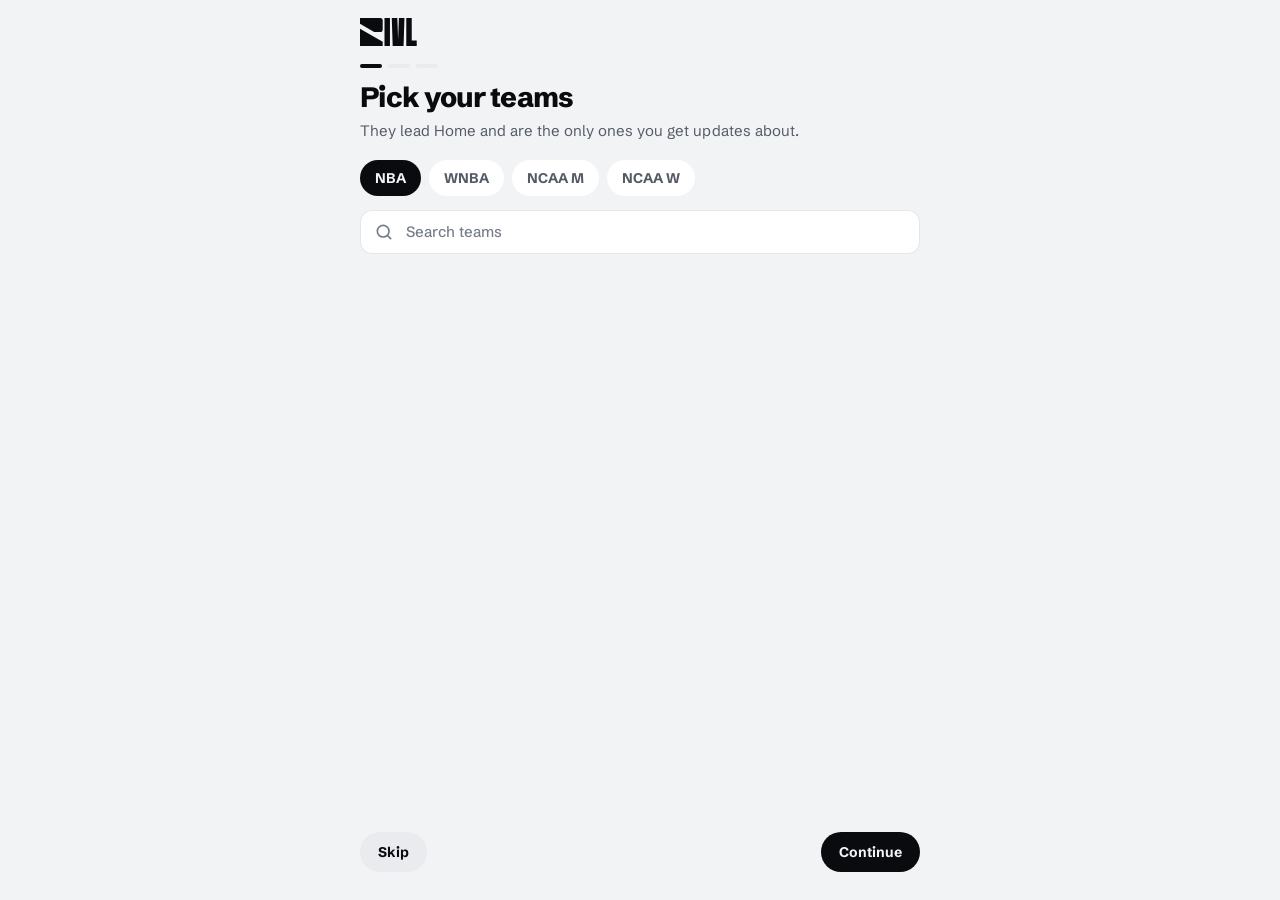
==== v5/index.html @ b8109f4d "v5: fixes from the first real walk-through, plus first-run setup and polish Bugs: headshot discs wer" ====
<!doctype html>
<html lang="en">
<head>
<meta charset="utf-8">
<meta name="viewport" content="width=device-width,initial-scale=1,maximum-scale=1,user-scalable=no,viewport-fit=cover">
<title>RIVL</title>
<meta name="description" content="RIVL: basketball, one screen. NBA, WNBA and college basketball with live scores, standings, players and your teams first.">
<meta name="theme-color" content="#000000">
<meta name="color-scheme" content="dark light">
<link rel="icon" href="img/mark.svg" type="image/svg+xml">
<link rel="apple-touch-icon" href="img/apple-touch-icon.png">
<link rel="manifest" href="manifest.webmanifest">
<meta name="apple-mobile-web-app-capable" content="yes">
<meta name="mobile-web-app-capable" content="yes">
<meta name="apple-mobile-web-app-status-bar-style" content="black">
<meta name="apple-mobile-web-app-title" content="RIVL">
<meta name="application-name" content="RIVL">
<link rel="preconnect" href="https://fonts.googleapis.com">
<link rel="preconnect" href="https://fonts.gstatic.com" crossorigin>
<link rel="preconnect" href="https://site.api.espn.com" crossorigin>
<link rel="preconnect" href="https://a.espncdn.com" crossorigin>
<link href="https://fonts.googleapis.com/css2?family=Schibsted+Grotesk:wght@400;500;700;800;900&family=Big+Shoulders+Display:wght@700;800&display=swap" rel="stylesheet">
<link rel="stylesheet" href="app.css?v=6">
</head>
<body>
<a class="skip" href="#main">Skip to content</a>
<div class="app">
  <header class="top" id="top">
    <a class="lockup" href="#home" aria-label="RIVL home">
      <svg viewBox="0 0 250 123.41" fill="currentColor" aria-hidden="true"><path d="M0 0H88.8A11.2 11.2 0 0 1 100 11.2V50.5A11.2 11.2 0 0 1 88.8 61.7H62.3L0 25.61ZM0 47.02L100 104.96V123.41H0ZM108 0H132V123.41H108ZM140 0H164.5L168.0 96L171.5 0H196L192 123.41H144ZM204 0H228V99.41H250V123.41H204Z"/></svg>
    </a>
    <div class="sp">
      <span class="fresh" id="fresh" role="status" aria-live="polite" title="Data freshness"><span class="fresh-dot"></span></span>
      <a class="ib" href="#search" aria-label="Search"><svg viewBox="0 0 24 24" fill="none" stroke="currentColor" stroke-width="2" stroke-linecap="round"><circle cx="11" cy="11" r="7"/><path d="m20 20-3.8-3.8"/></svg></a>
      <button class="ib" id="bell" data-act="updates" aria-label="Updates for my teams"><svg viewBox="0 0 24 24" fill="none" stroke="currentColor" stroke-width="2" stroke-linecap="round" stroke-linejoin="round"><path d="M6 16.5V11a6 6 0 0 1 12 0v5.5l1.5 1.5h-15z"/><path d="M10 21h4"/></svg></button>
    </div>
  </header>
  <nav class="pills" id="pills" aria-label="Leagues"></nav>
  <main id="main" tabindex="-1"></main>
  <footer class="foot">
    <p>RIVL is a personal fan project. Scores, stats, injuries and news come live from ESPN's public feeds; names and logos belong to the leagues and their teams. Forecasts are RIVL's own estimates and not betting advice. All times Central.</p>
  </footer>
</div>
<nav class="tabs" id="tabs" aria-label="Main">
  <a class="tab" data-tab="home" href="#home"><svg class="o" viewBox="0 0 24 24" fill="none" stroke="currentColor" stroke-width="1.9" stroke-linejoin="round"><path d="M3 10.5 12 3l9 7.5"/><path d="M5.5 9.5V21h13V9.5"/></svg><svg class="f" viewBox="0 0 24 24" fill="currentColor"><path d="M12 2.6 2.5 10.4V21h6.7v-6h5.6v6h6.7V10.4z"/></svg><span>Home</span></a>
  <a class="tab" data-tab="scores" href="#scores"><svg class="o" viewBox="0 0 24 24" fill="none" stroke="currentColor" stroke-width="1.9" stroke-linejoin="round"><rect x="3" y="5" width="18" height="14" rx="2.5"/><path d="M12 5v14M3 12h18"/></svg><svg class="f" viewBox="0 0 24 24" fill="currentColor"><path d="M5.5 4h13A2.5 2.5 0 0 1 21 6.5v4.5h-8V4zM11 4v7H3V6.5A2.5 2.5 0 0 1 5.5 4zM3 13h8v7H5.5A2.5 2.5 0 0 1 3 17.5zM13 13h8v4.5a2.5 2.5 0 0 1-2.5 2.5H13z"/></svg><span>Scores</span></a>
  <a class="tab" data-tab="standings" href="#standings"><svg class="o" viewBox="0 0 24 24" fill="none" stroke="currentColor" stroke-width="1.9" stroke-linecap="round"><path d="M4 20v-7M10 20V5M16 20v-9M22 20H2"/></svg><svg class="f" viewBox="0 0 24 24" fill="currentColor"><path d="M2.5 13h3v7h-3zM8.5 4h3v16h-3zM14.5 10h3v10h-3zM2 20.5h18v1.6H2z"/></svg><span>Standings</span></a>
  <a class="tab" data-tab="teams" href="#teams"><svg class="o" viewBox="0 0 24 24" fill="none" stroke="currentColor" stroke-width="1.9" stroke-linejoin="round"><path d="M12 3 4 7v5c0 4.6 3.4 8 8 9.5 4.6-1.5 8-4.9 8-9.5V7z"/></svg><svg class="f" viewBox="0 0 24 24" fill="currentColor"><path d="M12 2.4 3.2 6.8v5.3c0 5 3.6 8.7 8.8 10.4 5.2-1.7 8.8-5.4 8.8-10.4V6.8z"/></svg><span>Teams</span></a>
  <a class="tab" data-tab="players" href="#players"><svg class="o" viewBox="0 0 24 24" fill="none" stroke="currentColor" stroke-width="1.9" stroke-linecap="round"><circle cx="12" cy="8" r="3.8"/><path d="M4.5 20c0-3.8 3.3-6 7.5-6s7.5 2.2 7.5 6"/></svg><svg class="f" viewBox="0 0 24 24" fill="currentColor"><circle cx="12" cy="8" r="4.2"/><path d="M4 20.5c0-4.2 3.5-6.6 8-6.6s8 2.4 8 6.6z"/></svg><span>Players</span></a>
</nav>
<div class="toast" id="toast" role="status" aria-live="polite"></div>
<div class="panel" id="panel" hidden role="dialog"><div class="panel-in"></div></div>
<div class="sheet" id="sheet" hidden role="dialog" aria-label="Video">
  <div class="sheet-in">
    <button class="ib close" data-act="close" aria-label="Close"><svg viewBox="0 0 24 24" fill="none" stroke="currentColor" stroke-width="2.2" stroke-linecap="round"><path d="M6 6l12 12M18 6 6 18"/></svg></button>
    <video controls playsinline preload="metadata"></video>
    <div class="fallback" hidden><b>This clip won't play here.</b><span>ESPN's video servers refused the request, so the link opens it on ESPN instead.</span></div>
    <h3></h3><p></p>
    <a class="btn ghost" id="sheetOut" href="#" target="_blank" rel="noopener">Open on ESPN</a>
  </div>
</div>

<script src="config.js?v=6"></script>
<script src="../js/core.js?v=6"></script>
<script src="views.js?v=6"></script>
<script src="screens.js?v=6"></script>
<script src="app.js?v=6"></script>
</body>
</html>
---- v5/app.css ----
/* RIVL v5
   The chrome is monochrome on a true-black ground; colour arrives with a team. Schibsted Grotesk for everything
   that reads, Big Shoulders Display for the numbers meant to be read across a room; the wordmark is vector.
   One column, phone first. Game cards are the only "card" (a ticket); lists sit flat on the ground with
   hairlines. Nav at both ends: league pills on top, a five-tab bar at the bottom on every screen. */
:root{
  --bg:#000000; --surf:#131417; --surf-2:#1C1E22; --surf-3:#272A30;
  --line:rgba(255,255,255,.10); --line-2:rgba(255,255,255,.18);
  --ink:#FFFFFF; --ink-2:#B4B9C3; --ink-3:#8A909C;
  --live:#FF2D37; --win:#3DDC84; --loss:#FF5A5F; --warn:#FFD57A;
  --ui:"Schibsted Grotesk","Helvetica Neue",Arial,sans-serif;
  --num:"Big Shoulders Display","Arial Narrow",sans-serif;
  --gut:max(16px,env(safe-area-inset-left,0px)); --gut-r:max(16px,env(safe-area-inset-right,0px));
  --tabs:64px;
  color-scheme:dark;
}
@media (prefers-color-scheme:light){ :root:not([data-theme="dark"]){
  --bg:#F2F3F5; --surf:#FFFFFF; --surf-2:#F6F7F9; --surf-3:#E9EBEF;
  --line:rgba(10,11,14,.10); --line-2:rgba(10,11,14,.18);
  --ink:#0A0B0E; --ink-2:#545B66; --ink-3:#767D89;
  --live:#E0141E; --win:#117A3E; --loss:#C8262B; --warn:#7A4E00;
  color-scheme:light;
}}
:root[data-theme="light"]{
  --bg:#F2F3F5; --surf:#FFFFFF; --surf-2:#F6F7F9; --surf-3:#E9EBEF;
  --line:rgba(10,11,14,.10); --line-2:rgba(10,11,14,.18);
  --ink:#0A0B0E; --ink-2:#545B66; --ink-3:#767D89;
  --live:#E0141E; --win:#117A3E; --loss:#C8262B; --warn:#7A4E00;
  color-scheme:light;
}
*{box-sizing:border-box}
html{-webkit-text-size-adjust:100%;background:var(--bg)}
body{margin:0;background:var(--bg);color:var(--ink);font:400 15px/1.45 var(--ui);-webkit-font-smoothing:antialiased;min-height:100vh}
body::before{content:"";position:fixed;inset:0 0 auto;height:env(safe-area-inset-top,0px);z-index:40;background:var(--bg)}
button{font:inherit;color:inherit;background:none;border:0;padding:0;cursor:pointer}
a{color:inherit}
img{max-width:100%}
h1,h2,h3{margin:0;font-weight:800;letter-spacing:-.02em}
svg{display:block}
:focus-visible{outline:2px solid var(--ink);outline-offset:2px;border-radius:6px}
main:focus,main:focus-visible{outline:none}
.skip{position:absolute;left:-9999px;top:8px;z-index:100;background:var(--ink);color:var(--bg);padding:8px 12px;font-weight:700;border-radius:6px}
.skip:focus{left:16px}
[hidden]{display:none!important}
table,.num{font-variant-numeric:tabular-nums}
*{scrollbar-color:var(--surf-3) transparent;scrollbar-width:thin}

/* ---- shell ---- */
.app{max-width:640px;margin:0 auto;padding-top:env(safe-area-inset-top,0px);padding-bottom:calc(var(--tabs) + env(safe-area-inset-bottom,0px) + 16px)}
.top{display:flex;align-items:center;height:56px;padding:0 var(--gut-r) 0 var(--gut);gap:10px}
.lockup{height:30px;color:var(--ink);display:block}
.lockup svg{height:30px;width:auto}
.top .sp{margin-left:auto;display:flex;align-items:center;gap:2px}
.ib{width:44px;height:44px;display:grid;place-items:center;color:var(--ink-2);border-radius:50%;text-decoration:none}
.ib:hover{color:var(--ink)}
.ib svg{width:22px;height:22px}
.ib.on{color:var(--ink)}
.fresh{display:inline-flex;align-items:center;padding:0 8px}
.fresh-dot{width:8px;height:8px;border-radius:50%;background:var(--ink-3)}
.fresh.is-live .fresh-dot{background:var(--live);box-shadow:0 0 0 3px rgba(255,45,55,.2)}
.fresh.is-stale .fresh-dot{background:var(--warn)}
.fresh.is-err .fresh-dot{background:var(--loss)}

.pills{display:flex;gap:8px;padding:4px var(--gut-r) 14px var(--gut);overflow-x:auto;scrollbar-width:none}
.pills::-webkit-scrollbar{display:none}
.pill{flex:none;height:36px;padding:0 15px;border-radius:999px;background:var(--surf);color:var(--ink-2);
  font-weight:700;font-size:14px;display:inline-flex;align-items:center;gap:8px;white-space:nowrap;text-decoration:none}
.pill.on{background:var(--ink);color:var(--bg)}
.pill .ct{min-width:20px;height:20px;padding:0 6px;border-radius:10px;display:inline-block;text-align:center;
  font-size:12px;line-height:20px;font-weight:800;background:var(--surf-3);color:var(--ink-2)}
.pill .ct.live{background:var(--live);color:#fff}

/* ---- date strip (Scores) ---- */
.dates{display:flex;gap:6px;padding:2px var(--gut-r) 4px var(--gut);overflow-x:auto;scrollbar-width:none;scroll-snap-type:x proximity}
.dates::-webkit-scrollbar{display:none}
.day{flex:none;width:58px;padding:9px 0 8px;border-radius:12px;background:var(--surf);text-align:center;line-height:1.2;scroll-snap-align:center}
.day em{display:block;font-style:normal;font-size:11px;font-weight:700;color:var(--ink-3)}
.day b{display:block;font:800 19px/1.2 var(--num);margin-top:2px}
.day.on{background:var(--ink);color:var(--bg)}
.day.on em{color:inherit;opacity:.65}

/* ---- section headings: real headings, sentence case ---- */
.sec{display:flex;align-items:baseline;gap:12px;padding:20px var(--gut-r) 10px var(--gut)}
.sec h2{font-size:19px;line-height:1.1}
.sec h2 small{font-weight:500;font-size:14px;color:var(--ink-3);margin-left:8px;letter-spacing:0}
.sec a,.sec button{margin-left:auto;font-size:14px;font-weight:700;color:var(--ink-2);text-decoration:none;white-space:nowrap}
.sec a:hover,.sec button:hover{color:var(--ink)}
.page-h{padding:6px var(--gut-r) 4px var(--gut)}
.page-h h1{font-size:26px;line-height:1.1}
.page-h p{margin:4px 0 0;color:var(--ink-2);font-size:14px}

/* ---- logos and headshots: discs that take a team colour ---- */
.logo{flex:none;width:46px;height:46px;border-radius:50%;background:var(--surf-2);display:grid;place-items:center;overflow:hidden}
.logo img{width:72%;height:72%;object-fit:contain;display:block}
.logo.m{width:36px;height:36px}
.logo.s{width:28px;height:28px}
.logo.xl{width:64px;height:64px}
.hs{display:block;flex:none;border-radius:50%;background:var(--tc,var(--surf-3));overflow:hidden;position:relative;box-shadow:0 0 0 1px rgba(255,255,255,.06),0 4px 10px -4px rgba(0,0,0,.6)}
.hs img{width:100%;height:100%;object-fit:cover;object-position:top;display:block}
.hs::after{content:"";position:absolute;inset:0;border-radius:50%;box-shadow:inset 0 0 0 1px rgba(255,255,255,.08)}

/* ---- game card (the ticket) ---- */
.games{display:flex;flex-direction:column;gap:10px;padding:0 var(--gut-r) 0 var(--gut)}
.game{background:var(--surf);border-radius:16px;overflow:hidden;color:inherit;text-decoration:none;display:block}
.game .side{display:flex;align-items:center;gap:12px;padding:12px 16px}
.game .side + .side{padding-top:0}
.game .nm{flex:1;min-width:0}
.game .nm b{display:block;font-size:17px;font-weight:700;letter-spacing:-.01em;white-space:nowrap;overflow:hidden;text-overflow:ellipsis}
.game .nm b i{font-style:normal;font-weight:700;color:var(--ink-3);font-size:13px;margin-right:6px}
.game .nm span{display:block;font-size:12.5px;color:var(--ink-3);margin-top:1px;white-space:nowrap;overflow:hidden;text-overflow:ellipsis}
.game .sc{font:800 36px/1 var(--num);letter-spacing:.01em;min-width:44px;text-align:right}
.game .side.lo .nm b,.game .side.lo .sc{color:var(--ink-3)}
.game .status{display:flex;align-items:center;gap:10px;padding:2px 16px 4px;font-size:13px;font-weight:700;color:var(--ink-2);min-width:0}
.game .status>span:first-child{white-space:nowrap}
.game .status .ln{flex:1;height:1px;background:var(--line);min-width:12px}
.game .status .tv{color:var(--ink-3);font-weight:600;white-space:nowrap;overflow:hidden;text-overflow:ellipsis;max-width:55%}
.live{display:inline-flex;align-items:center;gap:7px;height:24px;padding:0 10px;border-radius:7px;background:var(--live);color:#fff;font-size:12.5px;font-weight:800;white-space:nowrap}
.live::before{content:"";width:6px;height:6px;border-radius:50%;background:#fff;animation:blink 1.6s infinite}
@keyframes blink{0%,100%{opacity:1}50%{opacity:.3}}
.fc{display:flex;align-items:center;gap:12px;padding:10px 16px 13px;margin-top:6px;border-top:1px solid var(--line)}
.fc .bar{flex:1;height:8px;border-radius:4px;overflow:hidden;display:flex;background:var(--surf-3)}
.fc .bar i{display:block;height:100%;transition:width .6s cubic-bezier(.2,.8,.2,1)}
.fc b{font-size:13.5px;font-weight:800;white-space:nowrap}
.fc b small{font-weight:500;color:var(--ink-3);font-size:12.5px;margin-left:6px}
.bump{animation:bump 1.4s cubic-bezier(.2,.8,.2,1)}
@keyframes bump{0%{background:var(--surf-3)}100%{background:var(--surf)}}

/* ---- hero game card: the RIVL diagonal in the two team colours ---- */
.hero{margin:0 var(--gut-r) 0 var(--gut);border-radius:18px;overflow:hidden;position:relative;color:#fff;text-decoration:none;display:block;
  background:linear-gradient(118deg,var(--a) 0 48.6%,#000 48.6% 51.4%,var(--b) 51.4% 100%)}
.hero::after{content:"";position:absolute;inset:0;background:linear-gradient(180deg,rgba(0,0,0,.05) 0%,rgba(0,0,0,0) 30%,rgba(0,0,0,.45) 100%);pointer-events:none}
.hero .in{position:relative;z-index:1;padding:18px 18px 16px}
.hero .vs{display:grid;grid-template-columns:1fr auto 1fr;align-items:center;gap:8px}
.hero .tm{text-align:center;min-width:0}
.hero .tm .logo{margin:0 auto 8px;width:72px;height:72px;background:none;filter:drop-shadow(0 4px 10px rgba(0,0,0,.35))}
.hero .tm .logo img{width:100%;height:100%}
.hero .tm b{display:block;font-size:16px;font-weight:800;letter-spacing:-.01em;white-space:nowrap;overflow:hidden;text-overflow:ellipsis}
.hero .tm span{display:block;font-size:12px;opacity:.85;margin-top:1px}
.hero .mid{text-align:center;min-width:0}
.hero .mid .sc{font:800 58px/0.95 var(--num);letter-spacing:.01em;white-space:nowrap;text-shadow:0 2px 12px rgba(0,0,0,.35)}
.hero .mid .sc i{font-style:normal;opacity:.55;margin:0 4px}
.hero .mid .st{display:inline-flex;align-items:center;gap:7px;height:24px;padding:0 10px;border-radius:7px;background:rgba(0,0,0,.55);font-size:12.5px;font-weight:800;margin-bottom:10px;white-space:nowrap}
.hero .mid .st.on::before{content:"";width:6px;height:6px;border-radius:50%;background:var(--live);animation:blink 1.6s infinite}
.hero .mid .tv{display:block;font-size:12px;font-weight:600;opacity:.85;margin-top:8px;white-space:nowrap;overflow:hidden;text-overflow:ellipsis}
.hero .fc{border-top:1px solid rgba(255,255,255,.18);margin:14px -18px -16px;padding:11px 18px 14px;background:rgba(0,0,0,.35)}
.hero .fc .bar{background:rgba(255,255,255,.18)}
.hero .fc .bar i{background:#fff}
.hero .fc b small{color:rgba(255,255,255,.7)}

.heroes{display:flex;flex-direction:column;gap:10px}

/* ---- flat rows ---- */
.rows{padding:0 var(--gut-r) 0 var(--gut)}
.row{display:flex;align-items:center;gap:12px;padding:12px 0;border-bottom:1px solid var(--line);color:inherit;text-decoration:none;width:100%;text-align:left}
.row:last-child{border-bottom:0}
.row .t{flex:1;min-width:0}
.row .t b{display:block;font-size:16px;font-weight:700;letter-spacing:-.01em;white-space:nowrap;overflow:hidden;text-overflow:ellipsis}
.row .t b small{font-weight:500;font-size:13px;color:var(--ink-3);margin-left:7px}
.row .t span{display:block;font-size:13px;color:var(--ink-2);margin-top:2px;white-space:nowrap;overflow:hidden;text-overflow:ellipsis}
.row .t span.wrap{white-space:normal}
.row .r{text-align:right;flex:none}
.row .r b{display:block;font:800 22px/1 var(--num)}
.row .r span{display:block;font-size:12px;color:var(--ink-3);margin-top:3px}
.row .chev{color:var(--ink-3);flex:none}
.row .chev svg{width:18px;height:18px}
.row .thumb{flex:none;width:84px;height:56px;border-radius:8px;object-fit:cover;background:var(--surf-2)}
.res{font-weight:800;font-size:12px}
.res.w{color:var(--win)}.res.l{color:var(--loss)}

/* ---- player rail ---- */
.rail{display:flex;gap:14px;padding:4px var(--gut-r) 6px var(--gut);overflow-x:auto;scrollbar-width:none;scroll-snap-type:x proximity}
.rail::-webkit-scrollbar{display:none}
.pl{flex:none;width:88px;text-align:center;color:inherit;text-decoration:none;scroll-snap-align:start}
.pl .hs{width:64px;height:64px;margin:0 auto 8px;box-shadow:0 0 0 2px var(--bg),0 0 0 4px var(--tc,var(--surf-3))}
.pl b{display:block;font-size:13px;line-height:1.2;font-weight:700;overflow:hidden;display:-webkit-box;-webkit-line-clamp:2;-webkit-box-orient:vertical}
.pl span{display:block;font-size:12px;color:var(--ink-3);margin-top:2px}

/* ---- status tags ---- */
.tag{display:inline-block;font-size:11px;font-weight:800;padding:4px 7px;border-radius:6px;background:var(--surf-3);color:var(--ink-2);white-space:nowrap}
.tag.out{background:#5A1A1E;color:#FFB4B7}
.tag.q{background:#4A3A10;color:#FFD57A}
.tag.ok{background:#12422A;color:#8FE6B5}
:root[data-theme="light"] .tag.out{background:#FDE2E3;color:#9B1C21}
:root[data-theme="light"] .tag.q{background:#FFF0C7;color:#7A4E00}
:root[data-theme="light"] .tag.ok{background:#DCF5E6;color:#0F6B36}
@media (prefers-color-scheme:light){ :root:not([data-theme="dark"]) .tag.out{background:#FDE2E3;color:#9B1C21} :root:not([data-theme="dark"]) .tag.q{background:#FFF0C7;color:#7A4E00} :root:not([data-theme="dark"]) .tag.ok{background:#DCF5E6;color:#0F6B36} }

/* ---- entity hero (player / team) ---- */
.topbar{display:flex;align-items:center;height:52px;padding:0 var(--gut-r) 0 8px;gap:4px}
.topbar .ib{color:var(--ink)}
.topbar .ttl{font-size:15px;font-weight:700;color:var(--ink-2);text-decoration:none;min-width:0;white-space:nowrap;overflow:hidden;text-overflow:ellipsis}
.topbar .sp{margin-left:auto;display:flex}
.ehero{position:relative;margin:0 var(--gut-r) 0 var(--gut);border-radius:18px;overflow:hidden;color:#fff;
  background:linear-gradient(118deg,var(--a) 0 58%,var(--a2,color-mix(in srgb,var(--a) 62%,#000)) 58% 100%);min-height:236px}
.ehero .wm{position:absolute;right:10px;top:-22px;font:800 230px/1 var(--num);color:rgba(255,255,255,.09);letter-spacing:-.02em;pointer-events:none;user-select:none}
.ehero .shot{position:absolute;right:-4px;bottom:0;width:172px;height:172px;display:block;pointer-events:none}
.ehero .shot img{width:100%;height:100%;object-fit:contain;object-position:bottom;display:block;filter:drop-shadow(0 6px 14px rgba(0,0,0,.35))}
.ehero .tlogo{position:absolute;right:16px;top:16px;width:96px;height:96px;object-fit:contain;filter:drop-shadow(0 6px 14px rgba(0,0,0,.35))}
.ehero .in{position:relative;z-index:1;padding:16px 18px 18px;max-width:64%}
.ehero .sub{font-size:13px;font-weight:700;opacity:.88}
.ehero .sub a{text-decoration:none}
.ehero h1{font:800 44px/0.92 var(--num);letter-spacing:.005em;text-transform:uppercase;margin-top:6px;text-wrap:balance}
.ehero .facts{display:flex;flex-wrap:wrap;gap:4px 12px;margin-top:12px;font-size:12.5px;opacity:.92}
.ehero .acts{display:flex;gap:8px;margin-top:16px;flex-wrap:wrap}
.ehero .acts button,.ehero .acts a{height:36px;padding:0 14px;border-radius:999px;font-size:13px;font-weight:700;background:rgba(0,0,0,.32);color:#fff;display:inline-flex;align-items:center;gap:7px;text-decoration:none;white-space:nowrap}
.ehero .acts .on{background:#fff;color:var(--a)}
.ehero .acts svg{width:15px;height:15px}
.ehero .inj{margin-top:12px;display:inline-flex;align-items:center;gap:8px;font-size:12.5px;background:rgba(0,0,0,.35);padding:6px 10px 6px 6px;border-radius:999px}

/* stat strip */
.stats{display:grid;grid-template-columns:repeat(6,1fr);gap:6px;padding:14px var(--gut-r) 0 var(--gut)}
.stats div{background:var(--surf);border-radius:12px;padding:10px 4px 9px;text-align:center;min-width:0}
.stats b{display:block;font:800 26px/1 var(--num);white-space:nowrap}
.stats span{display:block;font-size:11px;font-weight:700;color:var(--ink-3);margin-top:4px}
@media (max-width:360px){.stats{grid-template-columns:repeat(3,1fr)}}

/* chips */
.chips{display:flex;gap:6px;padding:0 var(--gut-r) 12px var(--gut);overflow-x:auto;scrollbar-width:none}
.chips::-webkit-scrollbar{display:none}
.chip{flex:none;height:32px;padding:0 13px;border-radius:999px;background:var(--surf);color:var(--ink-2);font-size:13px;font-weight:700;white-space:nowrap}
.chip.on,.chip[aria-pressed="true"]{background:var(--surf-3);color:var(--ink)}

/* donut */
.donut{display:flex;align-items:center;gap:18px;padding:4px var(--gut-r) 6px var(--gut)}
.donut svg{flex:none}
.donut .key{flex:1;min-width:0;display:flex;flex-direction:column;gap:9px}
.donut .key div{display:flex;align-items:center;gap:9px;font-size:14px}
.donut .key i{width:10px;height:10px;border-radius:3px;flex:none}
.donut .key span{flex:1;color:var(--ink-2);min-width:0}
.donut .key b{font-weight:800}
/* shooting bars */
.bars{padding:0 var(--gut-r) 6px var(--gut);display:flex;flex-direction:column;gap:12px}
.bars div{display:grid;grid-template-columns:92px 1fr 52px;align-items:center;gap:12px;font-size:14px}
.bars div span{color:var(--ink-2)}
.bars div em{font-style:normal;height:8px;border-radius:4px;background:var(--surf-3);overflow:hidden;display:block}
.bars div em i{display:block;height:100%;background:var(--tc,var(--ink))}
.bars div b{text-align:right;font:800 18px/1 var(--num)}

/* flat table */
.tw{overflow-x:auto;-webkit-overflow-scrolling:touch}
.tbl{width:100%;border-collapse:collapse;font-size:14px;margin:0;font-variant-numeric:tabular-nums}
.tbl th{font-size:11.5px;font-weight:700;color:var(--ink-3);text-align:right;padding:8px 6px;border-bottom:1px solid var(--line-2);white-space:nowrap}
.tbl td{text-align:right;padding:11px 6px;border-bottom:1px solid var(--line);white-space:nowrap}
.tbl tr:last-child td{border-bottom:0}
.tbl th:first-child,.tbl td:first-child{text-align:left;padding-left:var(--gut)}
.tbl th:last-child,.tbl td:last-child{padding-right:var(--gut-r)}
.tbl td b{font-weight:800}
.tbl td a{text-decoration:none}
.tbl .opp{display:inline-flex;align-items:center;gap:8px}
.tbl .opp em{font-style:normal;color:var(--ink-3);font-size:12.5px;width:46px}
.tbl tr.hi td{background:var(--surf)}
.tbl tr.click{cursor:pointer}
.tbl td.l,.tbl th.l{text-align:left}
.tbl td.mut{color:var(--ink-3)}
.pos{color:var(--win);font-weight:700}.neg{color:var(--loss);font-weight:700}
.tbl.kv{font-variant-numeric:normal}
.kv td:first-child{color:var(--ink-2)}
.kv td:last-child{white-space:normal;text-align:right}

/* media rail */
.media{display:flex;gap:10px;padding:0 var(--gut-r) 4px var(--gut);overflow-x:auto;scrollbar-width:none}
.media::-webkit-scrollbar{display:none}
.clip{flex:none;width:168px;color:inherit;text-decoration:none}
.clip .th{position:relative;aspect-ratio:16/10;border-radius:12px;background:var(--surf-2);overflow:hidden;margin-bottom:8px;display:grid;place-items:center}
.clip .th img{position:absolute;inset:0;width:100%;height:100%;object-fit:cover}
.clip .th i{position:relative;width:40px;height:40px;border-radius:50%;background:rgba(255,255,255,.92);display:grid;place-items:center;color:#000}
.clip .th i svg{width:16px;height:16px;margin-left:2px}
.clip .th em{position:absolute;right:8px;bottom:8px;font-style:normal;font-size:11px;font-weight:700;background:rgba(0,0,0,.7);color:#fff;padding:2px 6px;border-radius:5px}
.clip b{display:block;font-size:13px;font-weight:700;line-height:1.3;overflow:hidden;display:-webkit-box;-webkit-line-clamp:2;-webkit-box-orient:vertical}
.clip span{display:block;font-size:12px;color:var(--ink-3);margin-top:3px}

/* ---- states ---- */
.empty{margin:0 var(--gut-r) 0 var(--gut);padding:18px 18px;border-radius:16px;background:var(--surf);color:var(--ink-2);font-size:14px}
.empty b{display:block;color:var(--ink);font-size:16px;margin-bottom:4px}
.empty a{color:var(--ink);font-weight:700}
.empty a.btn{color:var(--bg)}
.empty a.btn.ghost{color:var(--ink)}
.empty .btn{margin-top:12px}
.btn{display:inline-flex;align-items:center;justify-content:center;gap:8px;height:40px;padding:0 18px;border-radius:999px;background:var(--ink);color:var(--bg);font-size:14px;font-weight:700;text-decoration:none;white-space:nowrap}
.btn.ghost{background:var(--surf-3);color:var(--ink)}
.skel{margin:0 var(--gut-r) 10px var(--gut);height:14px;border-radius:7px;background:linear-gradient(90deg,var(--surf),var(--surf-2),var(--surf));background-size:200% 100%;animation:sk 1.4s linear infinite}
.skel.card{height:150px;border-radius:16px}
.skel.row{height:46px;border-radius:12px}
@keyframes sk{to{background-position:-200% 0}}
.foot{padding:28px var(--gut-r) 8px var(--gut);color:var(--ink-3);font-size:12px;line-height:1.5}
.foot p{margin:0;max-width:70ch}
.toast{position:fixed;left:50%;bottom:calc(var(--tabs) + env(safe-area-inset-bottom,0px) + 14px);transform:translate(-50%,8px);background:var(--ink);color:var(--bg);font:700 13px/1 var(--ui);padding:12px 18px;border-radius:999px;opacity:0;pointer-events:none;transition:opacity .2s,transform .2s;z-index:80;white-space:nowrap}
.toast.on{opacity:1;transform:translate(-50%,0)}

/* ---- bottom tab bar ---- */
.tabs{position:fixed;left:0;right:0;bottom:0;z-index:30;background:var(--surf);border-top:1px solid var(--line);
  padding-bottom:env(safe-area-inset-bottom,0px);padding-left:env(safe-area-inset-left,0px);padding-right:env(safe-area-inset-right,0px);
  display:grid;grid-template-columns:repeat(5,1fr);max-width:640px;margin:0 auto}
.tab{height:var(--tabs);display:flex;flex-direction:column;align-items:center;justify-content:center;gap:4px;color:var(--ink-3);font-size:11px;font-weight:700;text-decoration:none}
.tab svg{width:24px;height:24px}
.tab .f{display:none}
.tab.on{color:var(--ink)}
.tab.on .o{display:none}.tab.on .f{display:block}

@media (prefers-reduced-motion:reduce){*,*::before,*::after{animation-duration:.01ms!important;animation-iteration-count:1!important;transition-duration:.01ms!important}}

/* ---- search + players list ---- */
.search{display:flex;align-items:center;gap:10px;margin:8px var(--gut-r) 12px var(--gut);height:44px;padding:0 14px;border-radius:12px;background:var(--surf);color:var(--ink-3)}
.search svg{width:20px;height:20px;flex:none}
.search input{flex:1;min-width:0;height:100%;border:0;background:none;color:var(--ink);font:500 15px var(--ui);outline:none}
.search input::placeholder{color:var(--ink-3)}
.search input::-webkit-search-cancel-button{-webkit-appearance:none}
.row.prow{padding:10px 0}
.row.prow .t b{white-space:normal;line-height:1.2}
.row.prow .go{flex:none;display:block}
.row .star{flex:none;width:44px;height:44px;display:grid;place-items:center;color:var(--ink-3);border-radius:50%;margin-right:-10px}
.row .star svg{width:22px;height:22px}
.row .star.on{color:var(--ink)}

/* ===== screens: standings, teams, team, game, reader, video ===== */
button.row{font:inherit;color:inherit;background:none;border:0;border-bottom:1px solid var(--line);cursor:pointer}
button.row:last-child{border-bottom:0}
.row .thumb.vid{position:relative;display:grid;place-items:center;overflow:hidden}
.row .thumb.vid img{position:absolute;inset:0;width:100%;height:100%;object-fit:cover}
.row .thumb.vid i{position:relative;width:30px;height:30px;border-radius:50%;background:rgba(255,255,255,.92);display:block}
.row .thumb.vid i::after{content:"";position:absolute;left:12px;top:9px;border-left:10px solid #000;border-top:6px solid transparent;border-bottom:6px solid transparent}
.row .t b.wrap{white-space:normal;font-size:15px;line-height:1.3}
.row.prow .t{text-decoration:none}
.tbl.stand .tm{display:inline-flex;align-items:center;gap:9px;font-weight:700}
.tbl.stand .tm a{text-decoration:none}
.tbl.stand .tm .rk{width:18px;color:var(--ink-3);font-weight:700;font-size:12.5px;text-align:left;flex:none}
.tbl.stand .ap{font-style:normal;font-size:11px;font-weight:800;color:var(--ink-3);margin-right:5px}
.tbl tr.cut td{border-bottom:2px solid var(--line-2)}
.tbl tr.me td{background:var(--surf)}
.tbl tr.me td:first-child{box-shadow:inset 3px 0 0 var(--ink)}
.tbl tr.sub td{font-size:11.5px;font-weight:800;color:var(--ink-3);padding-top:14px;padding-bottom:6px;border-bottom:1px solid var(--line-2)}
.tbl tr.tot td{border-top:1px solid var(--line-2)}
.tbl.box td:first-child,.tbl.box th:first-child{position:sticky;left:0;background:var(--bg);z-index:1;max-width:150px;overflow:hidden;text-overflow:ellipsis}
.tbl.box td:first-child a{text-decoration:none;font-weight:600}
.legend{padding:12px var(--gut-r) 0 var(--gut);font-size:12.5px;color:var(--ink-3);line-height:1.5}
.stats.four{grid-template-columns:repeat(4,1fr)}
.ehero.team .biglogo{position:absolute;right:14px;top:16px;width:116px;height:116px;object-fit:contain;filter:drop-shadow(0 8px 18px rgba(0,0,0,.4))}
.ehero.team .in{max-width:60%}
.sched .row .d{flex:none;width:46px;font-size:12.5px;color:var(--ink-3);font-weight:700;line-height:1.2}
.sched .row .d b{display:block;color:var(--ink);font:800 18px/1 var(--num)}
.hero.page .mid .sc{font-size:52px}
.hero.page + .chips{padding-top:14px}
/* compare bars */
.cmp{padding:0 var(--gut-r) 0 var(--gut);display:flex;flex-direction:column;gap:12px}
.cmp>div{display:grid;grid-template-columns:48px 1fr 1fr 48px;align-items:center;gap:8px;font-size:14px}
.cmp>div b{font:800 18px/1 var(--num);color:var(--ink-3)}
.cmp>div b.lead{color:var(--ink)}
.cmp>div b:last-child{text-align:right}
.cmp>div em{font-style:normal;height:8px;border-radius:4px;background:var(--surf-3);overflow:hidden;position:relative}
.cmp>div em i{position:absolute;top:0;bottom:0;display:block}
.cmp>div em.l i{right:0}
.cmp>div em.r i{left:0}
.cmp .lab{grid-column:1/-1;text-align:center;font-size:12px;font-weight:700;color:var(--ink-3);margin-bottom:-8px}
/* top performers */
.perf{display:grid;grid-template-columns:1fr 1fr;gap:10px;padding:0 var(--gut-r) 0 var(--gut)}
.perf>*{background:var(--surf);border-radius:14px;padding:12px;display:flex;flex-direction:column;align-items:center;text-align:center;gap:6px;text-decoration:none;color:inherit;min-width:0}
.perf b{font-size:14px;font-weight:700;white-space:nowrap;overflow:hidden;text-overflow:ellipsis;max-width:100%}
.perf span{font-size:12.5px;color:var(--ink-2)}
.perf .line{font:800 24px/1 var(--num);color:var(--ink)}
/* plays */
.plays .row{align-items:flex-start}
.plays .row .q{flex:none;width:62px;font-size:12px;color:var(--ink-3);font-weight:700;padding-top:2px}
.plays .row .t b{font-weight:600;font-size:14px}
/* reader */
.reader{padding:0 var(--gut-r) 0 var(--gut)}
.reader .lead{width:100%;aspect-ratio:16/9;object-fit:cover;border-radius:14px;margin:4px 0 16px;background:var(--surf)}
.reader h1{font-size:26px;line-height:1.15;letter-spacing:-.02em;text-wrap:balance}
.reader .by{margin:10px 0 0;font-size:13px;color:var(--ink-3)}
.reader .dek{font-size:17px;line-height:1.5;color:var(--ink-2);margin:16px 0 0}
.reader .body{margin-top:18px;font-size:17px;line-height:1.6;max-width:68ch}
.reader .body p{margin:0 0 1.1em}
.reader .body h2,.reader .body h3,.reader .body h4{font-size:19px;margin:1.5em 0 .5em;letter-spacing:-.01em}
.reader .body ul,.reader .body ol{padding-left:1.2em;margin:0 0 1.1em}
.reader .body li{margin:0 0 .4em}
.reader .body blockquote{margin:0 0 1.1em;padding:0 0 0 14px;border-left:3px solid var(--line-2);color:var(--ink-2)}
.reader .body a{color:var(--ink);text-decoration:underline;text-underline-offset:3px}
.reader .body img{width:100%;border-radius:12px;margin:4px 0 14px}
.reader .body figure{margin:0 0 1.1em}
.reader .body figcaption{font-size:13px;color:var(--ink-3)}
.foot a{color:var(--ink-2);font-weight:700}
/* video sheet */
.noscroll{overflow:hidden}
.sheet{position:fixed;inset:0;z-index:90;background:rgba(0,0,0,.72);display:flex;align-items:flex-end;justify-content:center}
.sheet-in{position:relative;width:100%;max-width:640px;background:var(--surf);border-radius:18px 18px 0 0;padding:14px var(--gut-r) calc(18px + env(safe-area-inset-bottom,0px)) var(--gut);max-height:92vh;overflow:auto}
.sheet-in .close{position:absolute;right:8px;top:6px;color:var(--ink-2);z-index:2}
.sheet-in video{display:block;width:100%;aspect-ratio:16/9;background:#000;border-radius:12px;margin-top:30px}
.sheet-in h3{font-size:17px;line-height:1.3;margin:14px 0 0;letter-spacing:-.01em}
.sheet-in p{margin:6px 0 0;color:var(--ink-2);font-size:14px}
.sheet-in p:empty{display:none}
.sheet-in .btn{margin-top:14px}
.sheet-in .fallback{margin-top:12px;padding:12px 14px;border-radius:12px;background:var(--surf-2);font-size:14px;color:var(--ink-2)}
.sheet-in .fallback b{display:block;color:var(--ink);margin-bottom:3px}
.clip{background:none;border:0;padding:0;text-align:left;font:inherit;color:inherit;cursor:pointer}
@media (min-width:700px){.sheet{align-items:center}.sheet-in{border-radius:18px;margin:0 16px}}

/* ===== depth and polish ===== */
html{touch-action:manipulation}
.game{background:linear-gradient(180deg,var(--surf-2) 0%,var(--surf) 38%);box-shadow:inset 0 1px 0 rgba(255,255,255,.06),0 10px 24px -18px rgba(0,0,0,.9);transition:transform .14s ease,box-shadow .14s ease}
.game:active{transform:scale(.985)}
.hero{box-shadow:inset 0 1px 0 rgba(255,255,255,.18),0 18px 40px -22px rgba(0,0,0,.95);transition:transform .14s ease}
.hero:active{transform:scale(.985)}
.hero .in::before{content:"";position:absolute;inset:0;background:radial-gradient(120% 80% at 50% -20%,rgba(255,255,255,.14),transparent 60%);pointer-events:none}
.ehero{box-shadow:inset 0 1px 0 rgba(255,255,255,.18),0 18px 40px -22px rgba(0,0,0,.95)}
.ehero::after{content:"";position:absolute;inset:0;background:radial-gradient(110% 70% at 30% -10%,rgba(255,255,255,.16),transparent 55%),linear-gradient(180deg,transparent 55%,rgba(0,0,0,.28));pointer-events:none}
.ehero .in,.ehero .shot,.ehero .tlogo,.ehero .biglogo{position:relative;z-index:1}
.ehero .biglogo{position:absolute}
.ehero .shot{position:absolute}
.stats div{background:linear-gradient(180deg,var(--surf-2),var(--surf));box-shadow:inset 0 1px 0 rgba(255,255,255,.05)}
.pill,.chip,.day{transition:background .15s ease,color .15s ease,transform .12s ease}
.pill:active,.chip:active,.day:active,.btn:active,.row:active .t{transform:scale(.97)}
.row{transition:background .12s}
.row:active{background:var(--surf)}
.tabs{background:color-mix(in srgb,var(--surf) 86%,transparent);backdrop-filter:saturate(1.4) blur(14px);-webkit-backdrop-filter:saturate(1.4) blur(14px)}
.tab{transition:color .15s ease,transform .12s ease}
.tab:active{transform:scale(.94)}
.tab.on span{color:var(--ink)}
.pills{position:relative}
.pill.on{box-shadow:0 6px 16px -10px rgba(255,255,255,.5)}
.live{box-shadow:0 0 0 3px rgba(255,45,55,.18)}
.fc .bar{box-shadow:inset 0 1px 2px rgba(0,0,0,.35)}
#main.enter>*{animation:rise .26s cubic-bezier(.2,.8,.2,1) both}
@keyframes rise{from{opacity:0;transform:translateY(6px)}to{opacity:1;transform:none}}
.tbl tr.me td{background:linear-gradient(90deg,var(--surf-2),var(--surf))}
.perf>*{background:linear-gradient(180deg,var(--surf-2),var(--surf));box-shadow:inset 0 1px 0 rgba(255,255,255,.05)}
.search{box-shadow:inset 0 1px 0 rgba(255,255,255,.04),inset 0 0 0 1px var(--line)}
.search:focus-within{box-shadow:inset 0 0 0 1.5px var(--line-2)}

/* injuries grouped by team */
.injgrp{padding-top:4px}
.injgrp + .injgrp{margin-top:8px}
.injhd{display:flex;align-items:center;gap:8px;padding:8px 0 2px;font-size:13px;font-weight:800}
.injhd span{color:var(--ink-3);font-weight:700}
.injgrp .row{padding:9px 0}
.injgrp .row:last-child{border-bottom:0}
.inj-head{display:flex;align-items:center;gap:14px;margin:4px 40px 12px 0}
.inj-head h3{font-size:19px;line-height:1.2;margin:0;letter-spacing:-.01em}
.inj-head p{margin:3px 0 0;color:var(--ink-2);font-size:14px}
.inj-note{margin:14px 0 0;font-size:15px;line-height:1.5;color:var(--ink-2)}

/* panel (injury notes, first-run setup) */
.panel{position:fixed;inset:0;z-index:95;background:rgba(0,0,0,.72);display:flex;align-items:flex-end;justify-content:center}
.panel-in{position:relative;width:100%;max-width:640px;background:var(--surf);border-radius:18px 18px 0 0;padding:16px var(--gut-r) calc(18px + env(safe-area-inset-bottom,0px)) var(--gut);max-height:92vh;overflow:auto;box-shadow:0 -10px 40px rgba(0,0,0,.5)}
.panel-in .close{position:absolute;right:8px;top:6px;color:var(--ink-2);z-index:2}
.panel.full{background:var(--bg);align-items:stretch}
.panel.full .panel-in{max-width:none;max-height:none;border-radius:0;background:var(--bg);padding-top:calc(12px + env(safe-area-inset-top,0px));box-shadow:none}
@media (min-width:700px){.panel{align-items:center}.panel-in{border-radius:18px;margin:0 16px}.panel.full .panel-in{max-width:640px;margin:0 auto}}
.onb{max-width:560px;margin:0 auto;display:flex;flex-direction:column;min-height:calc(100vh - 40px - env(safe-area-inset-top,0px) - env(safe-area-inset-bottom,0px))}
.onb-logo{height:28px;color:var(--ink);margin:6px 0 18px}
.onb-logo svg{height:28px;width:auto}
.onb-dots{display:flex;gap:6px;margin:0 0 14px}
.onb-dots i{width:22px;height:4px;border-radius:2px;background:var(--surf-3)}
.onb-dots i.on{background:var(--ink)}
.onb h2{font-size:28px;line-height:1.08;letter-spacing:-.025em}
.onb p{margin:8px 0 18px;color:var(--ink-2);font-size:15px;line-height:1.45}
.onb-list{flex:1;min-height:0}
.onb-grid{display:grid;grid-template-columns:repeat(3,1fr);gap:8px}
.onb-team{position:relative;background:linear-gradient(180deg,var(--surf-2),var(--surf));border-radius:14px;padding:12px 6px 10px;text-align:center;display:flex;flex-direction:column;align-items:center;gap:4px;box-shadow:inset 0 0 0 1px var(--line)}
.onb-team .logo{width:52px;height:52px;background:none;margin-bottom:2px}
.onb-team .logo img{width:84%;height:84%}
.onb-team b{font-size:12.5px;line-height:1.2;max-width:100%;overflow:hidden;text-overflow:ellipsis;white-space:nowrap}
.onb-team span{font-size:11px;color:var(--ink-3)}
.onb-team i{position:absolute;right:8px;top:8px;width:18px;height:18px;border-radius:50%;box-shadow:inset 0 0 0 1.5px var(--line-2)}
.onb-team.on{box-shadow:inset 0 0 0 2px var(--ink)}
.onb-team.on i{background:var(--ink);box-shadow:none}
.onb-team.on i::after{content:"";position:absolute;left:6px;top:3px;width:4px;height:8px;border:solid var(--bg);border-width:0 2px 2px 0;transform:rotate(45deg)}
.onb-foot{display:flex;justify-content:space-between;gap:10px;padding:16px 0 0;position:sticky;bottom:0;background:linear-gradient(180deg,transparent,var(--bg) 30%);margin-top:auto}
.onb-install{display:flex;gap:14px;align-items:flex-start;background:var(--surf);border-radius:16px;padding:16px;margin:4px 0 16px}
.onb-install img{border-radius:14px;flex:none}
.onb-install ol{margin:6px 0 0;padding-left:18px;color:var(--ink-2);line-height:1.6}
.onb-install b{font-size:15px}
.installbar{display:flex;align-items:center;gap:12px;margin:4px var(--gut-r) 6px var(--gut);padding:10px 6px 10px 12px;border-radius:14px;background:linear-gradient(180deg,var(--surf-2),var(--surf));box-shadow:inset 0 0 0 1px var(--line)}
.installbar img{border-radius:9px;flex:none}
.installbar div{flex:1;min-width:0}
.installbar b{display:block;font-size:14px}
.installbar span{display:block;font-size:12.5px;color:var(--ink-3)}
.installbar .btn{height:34px;padding:0 14px;font-size:13px}
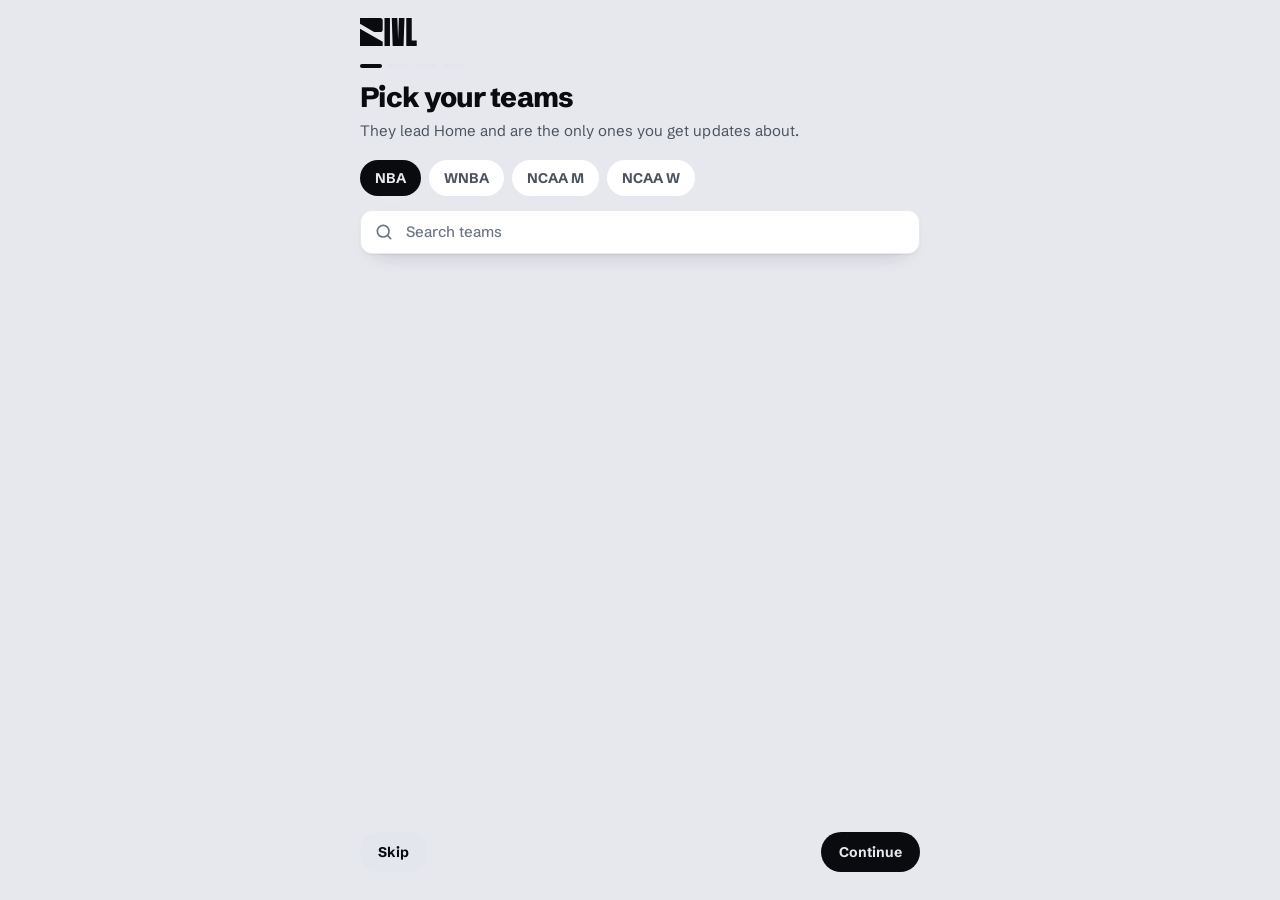
==== commit 3cfdfdcb: "v5: story links stay in the app, injury panel opens the right player, settings screen, light mode wi" ====
--- a/v5/index.html
+++ b/v5/index.html
@@ -7,6 +7,7 @@
 <meta name="description" content="RIVL: basketball, one screen. NBA, WNBA and college basketball with live scores, standings, players and your teams first.">
 <meta name="theme-color" content="#000000">
 <meta name="color-scheme" content="dark light">
+<script>try{var t=JSON.parse(localStorage.getItem('hw:v5:theme'));if(t==='dark'||t==='light')document.documentElement.setAttribute('data-theme',t)}catch(e){}</script>
 <link rel="icon" href="img/mark.svg" type="image/svg+xml">
 <link rel="apple-touch-icon" href="img/apple-touch-icon.png">
 <link rel="manifest" href="manifest.webmanifest">
@@ -20,7 +21,7 @@
 <link rel="preconnect" href="https://site.api.espn.com" crossorigin>
 <link rel="preconnect" href="https://a.espncdn.com" crossorigin>
 <link href="https://fonts.googleapis.com/css2?family=Schibsted+Grotesk:wght@400;500;700;800;900&family=Big+Shoulders+Display:wght@700;800&display=swap" rel="stylesheet">
-<link rel="stylesheet" href="app.css?v=6">
+<link rel="stylesheet" href="app.css?v=9">
 </head>
 <body>
 <a class="skip" href="#main">Skip to content</a>
@@ -32,7 +33,7 @@
     <div class="sp">
       <span class="fresh" id="fresh" role="status" aria-live="polite" title="Data freshness"><span class="fresh-dot"></span></span>
       <a class="ib" href="#search" aria-label="Search"><svg viewBox="0 0 24 24" fill="none" stroke="currentColor" stroke-width="2" stroke-linecap="round"><circle cx="11" cy="11" r="7"/><path d="m20 20-3.8-3.8"/></svg></a>
-      <button class="ib" id="bell" data-act="updates" aria-label="Updates for my teams"><svg viewBox="0 0 24 24" fill="none" stroke="currentColor" stroke-width="2" stroke-linecap="round" stroke-linejoin="round"><path d="M6 16.5V11a6 6 0 0 1 12 0v5.5l1.5 1.5h-15z"/><path d="M10 21h4"/></svg></button>
+      <a class="ib" href="#settings" aria-label="Settings"><svg viewBox="0 0 24 24" fill="none" stroke="currentColor" stroke-width="2" stroke-linecap="round" stroke-linejoin="round"><circle cx="12" cy="12" r="3.2"/><path d="M19.4 15a1.7 1.7 0 0 0 .3 1.8l.1.1a2 2 0 1 1-2.8 2.8l-.1-.1a1.7 1.7 0 0 0-1.8-.3 1.7 1.7 0 0 0-1 1.5V21a2 2 0 1 1-4 0v-.1a1.7 1.7 0 0 0-1.1-1.5 1.7 1.7 0 0 0-1.8.3l-.1.1a2 2 0 1 1-2.8-2.8l.1-.1a1.7 1.7 0 0 0 .3-1.8 1.7 1.7 0 0 0-1.5-1H3a2 2 0 1 1 0-4h.1a1.7 1.7 0 0 0 1.5-1.1 1.7 1.7 0 0 0-.3-1.8l-.1-.1a2 2 0 1 1 2.8-2.8l.1.1a1.7 1.7 0 0 0 1.8.3h.1a1.7 1.7 0 0 0 1-1.5V3a2 2 0 1 1 4 0v.1a1.7 1.7 0 0 0 1 1.5 1.7 1.7 0 0 0 1.8-.3l.1-.1a2 2 0 1 1 2.8 2.8l-.1.1a1.7 1.7 0 0 0-.3 1.8v.1a1.7 1.7 0 0 0 1.5 1H21a2 2 0 1 1 0 4h-.1a1.7 1.7 0 0 0-1.5 1z"/></svg></a>
     </div>
   </header>
   <nav class="pills" id="pills" aria-label="Leagues"></nav>
@@ -60,10 +61,10 @@
   </div>
 </div>
 
-<script src="config.js?v=6"></script>
-<script src="../js/core.js?v=6"></script>
-<script src="views.js?v=6"></script>
-<script src="screens.js?v=6"></script>
-<script src="app.js?v=6"></script>
+<script src="config.js?v=9"></script>
+<script src="../js/core.js?v=9"></script>
+<script src="views.js?v=9"></script>
+<script src="screens.js?v=9"></script>
+<script src="app.js?v=9"></script>
 </body>
 </html>
--- a/v5/app.css
+++ b/v5/app.css
@@ -8,6 +8,8 @@
   --line:rgba(255,255,255,.10); --line-2:rgba(255,255,255,.18);
   --ink:#FFFFFF; --ink-2:#B4B9C3; --ink-3:#8A909C;
   --live:#FF2D37; --win:#3DDC84; --loss:#FF5A5F; --warn:#FFD57A;
+  --edge:inset 0 1px 0 rgba(255,255,255,.06),0 10px 24px -18px rgba(0,0,0,.9);
+  --ring:rgba(255,255,255,.08);
   --ui:"Schibsted Grotesk","Helvetica Neue",Arial,sans-serif;
   --num:"Big Shoulders Display","Arial Narrow",sans-serif;
   --gut:max(16px,env(safe-area-inset-left,0px)); --gut-r:max(16px,env(safe-area-inset-right,0px));
@@ -15,17 +17,21 @@
   color-scheme:dark;
 }
 @media (prefers-color-scheme:light){ :root:not([data-theme="dark"]){
-  --bg:#F2F3F5; --surf:#FFFFFF; --surf-2:#F6F7F9; --surf-3:#E9EBEF;
-  --line:rgba(10,11,14,.10); --line-2:rgba(10,11,14,.18);
-  --ink:#0A0B0E; --ink-2:#545B66; --ink-3:#767D89;
+  --bg:#E6E8ED; --surf:#FFFFFF; --surf-2:#F7F8FA; --surf-3:#E3E6EC;
+  --line:rgba(10,11,14,.12); --line-2:rgba(10,11,14,.22);
+  --ink:#0A0B0E; --ink-2:#4C535E; --ink-3:#6E7582;
   --live:#E0141E; --win:#117A3E; --loss:#C8262B; --warn:#7A4E00;
+  --edge:inset 0 0 0 1px rgba(10,11,14,.09),0 1px 2px rgba(16,24,40,.06),0 10px 22px -16px rgba(16,24,40,.4);
+  --ring:rgba(10,11,14,.1);
   color-scheme:light;
 }}
 :root[data-theme="light"]{
-  --bg:#F2F3F5; --surf:#FFFFFF; --surf-2:#F6F7F9; --surf-3:#E9EBEF;
-  --line:rgba(10,11,14,.10); --line-2:rgba(10,11,14,.18);
-  --ink:#0A0B0E; --ink-2:#545B66; --ink-3:#767D89;
+  --bg:#E6E8ED; --surf:#FFFFFF; --surf-2:#F7F8FA; --surf-3:#E3E6EC;
+  --line:rgba(10,11,14,.12); --line-2:rgba(10,11,14,.22);
+  --ink:#0A0B0E; --ink-2:#4C535E; --ink-3:#6E7582;
   --live:#E0141E; --win:#117A3E; --loss:#C8262B; --warn:#7A4E00;
+  --edge:inset 0 0 0 1px rgba(10,11,14,.09),0 1px 2px rgba(16,24,40,.06),0 10px 22px -16px rgba(16,24,40,.4);
+  --ring:rgba(10,11,14,.1);
   color-scheme:light;
 }
 *{box-sizing:border-box}
@@ -95,9 +101,11 @@
 .logo.m{width:36px;height:36px}
 .logo.s{width:28px;height:28px}
 .logo.xl{width:64px;height:64px}
-.hs{display:block;flex:none;border-radius:50%;background:var(--tc,var(--surf-3));overflow:hidden;position:relative;box-shadow:0 0 0 1px rgba(255,255,255,.06),0 4px 10px -4px rgba(0,0,0,.6)}
-.hs img{width:100%;height:100%;object-fit:cover;object-position:top;display:block}
-.hs::after{content:"";position:absolute;inset:0;border-radius:50%;box-shadow:inset 0 0 0 1px rgba(255,255,255,.08)}
+.hs{display:block;flex:none;border-radius:50%;background:var(--tc,var(--surf-3));overflow:hidden;position:relative;box-shadow:0 0 0 1px var(--ring),0 4px 10px -4px rgba(0,0,0,.6)}
+.hs img{width:100%;height:100%;object-fit:cover;object-position:top;display:block;position:relative;z-index:1}
+.hs::after{content:"";position:absolute;inset:0;border-radius:50%;box-shadow:inset 0 0 0 1px rgba(255,255,255,.08);z-index:2}
+.hs i{position:absolute;inset:0;display:none;align-items:center;justify-content:center;font:800 1em/1 var(--ui);font-style:normal;color:#fff;letter-spacing:.02em;text-shadow:0 1px 2px rgba(0,0,0,.35);background:linear-gradient(160deg,rgba(255,255,255,.18),rgba(0,0,0,.22))}
+.hs.noimg i{display:flex}
 
 /* ---- game card (the ticket) ---- */
 .games{display:flex;flex-direction:column;gap:10px;padding:0 var(--gut-r) 0 var(--gut)}
@@ -110,6 +118,10 @@
 .game .nm span{display:block;font-size:12.5px;color:var(--ink-3);margin-top:1px;white-space:nowrap;overflow:hidden;text-overflow:ellipsis}
 .game .sc{font:800 36px/1 var(--num);letter-spacing:.01em;min-width:44px;text-align:right}
 .game .side.lo .nm b,.game .side.lo .sc{color:var(--ink-3)}
+.game .sc.on{color:var(--tcd);text-shadow:0 0 16px color-mix(in srgb,var(--tcd) 45%,transparent),0 1px 0 rgba(0,0,0,.55)}
+.game .sc.won{text-shadow:0 0 22px color-mix(in srgb,var(--tcd) 60%,transparent),0 1px 0 rgba(0,0,0,.55)}
+:root[data-theme="light"] .game .sc.on{color:var(--tcl);text-shadow:0 1px 0 rgba(255,255,255,.7),0 0 14px color-mix(in srgb,var(--tcl) 22%,transparent)}
+@media (prefers-color-scheme:light){ :root:not([data-theme="dark"]) .game .sc.on{color:var(--tcl);text-shadow:0 1px 0 rgba(255,255,255,.7),0 0 14px color-mix(in srgb,var(--tcl) 22%,transparent)} }
 .game .status{display:flex;align-items:center;gap:10px;padding:2px 16px 4px;font-size:13px;font-weight:700;color:var(--ink-2);min-width:0}
 .game .status>span:first-child{white-space:nowrap}
 .game .status .ln{flex:1;height:1px;background:var(--line);min-width:12px}
@@ -131,7 +143,11 @@
 .hero::after{content:"";position:absolute;inset:0;background:linear-gradient(180deg,rgba(0,0,0,.05) 0%,rgba(0,0,0,0) 30%,rgba(0,0,0,.45) 100%);pointer-events:none}
 .hero .in{position:relative;z-index:1;padding:18px 18px 16px}
 .hero .vs{display:grid;grid-template-columns:1fr auto 1fr;align-items:center;gap:8px}
-.hero .tm{text-align:center;min-width:0}
+.hero .tm{text-align:center;min-width:0;color:inherit;text-decoration:none;display:block;border-radius:12px}
+.hero.page{cursor:default}
+.hero.page:active{transform:none}
+.hero.page .tm{padding:6px 2px;transition:background .12s}
+.hero.page .tm:active{background:rgba(255,255,255,.14)}
 .hero .tm .logo{margin:0 auto 8px;width:72px;height:72px;background:none;filter:drop-shadow(0 4px 10px rgba(0,0,0,.35))}
 .hero .tm .logo img{width:100%;height:100%}
 .hero .tm b{display:block;font-size:16px;font-weight:800;letter-spacing:-.01em;white-space:nowrap;overflow:hidden;text-overflow:ellipsis}
@@ -256,6 +272,7 @@
 .tbl.kv{font-variant-numeric:normal}
 .kv td:first-child{color:var(--ink-2)}
 .kv td:last-child{white-space:normal;text-align:right}
+.kv tr.note td{text-align:left;white-space:normal;color:var(--ink-2);line-height:1.5;padding:12px var(--gut-r) 12px var(--gut);font-size:14.5px}
 
 /* media rail */
 .media{display:flex;gap:10px;padding:0 var(--gut-r) 4px var(--gut);overflow-x:auto;scrollbar-width:none}
@@ -395,7 +412,9 @@
 
 /* ===== depth and polish ===== */
 html{touch-action:manipulation}
-.game{background:linear-gradient(180deg,var(--surf-2) 0%,var(--surf) 38%);box-shadow:inset 0 1px 0 rgba(255,255,255,.06),0 10px 24px -18px rgba(0,0,0,.9);transition:transform .14s ease,box-shadow .14s ease}
+.game{background:linear-gradient(180deg,var(--surf-2) 0%,var(--surf) 38%);box-shadow:var(--edge);transition:transform .14s ease,box-shadow .14s ease}
+.empty,.perf>*,.stats div,.installbar,.onb-team,.onb-install,.day,.search{box-shadow:var(--edge)}
+.tabs{box-shadow:0 -1px 0 var(--line)}
 .game:active{transform:scale(.985)}
 .hero{box-shadow:inset 0 1px 0 rgba(255,255,255,.18),0 18px 40px -22px rgba(0,0,0,.95);transition:transform .14s ease}
 .hero:active{transform:scale(.985)}
@@ -405,7 +424,7 @@
 .ehero .in,.ehero .shot,.ehero .tlogo,.ehero .biglogo{position:relative;z-index:1}
 .ehero .biglogo{position:absolute}
 .ehero .shot{position:absolute}
-.stats div{background:linear-gradient(180deg,var(--surf-2),var(--surf));box-shadow:inset 0 1px 0 rgba(255,255,255,.05)}
+.stats div{background:linear-gradient(180deg,var(--surf-2),var(--surf))}
 .pill,.chip,.day{transition:background .15s ease,color .15s ease,transform .12s ease}
 .pill:active,.chip:active,.day:active,.btn:active,.row:active .t{transform:scale(.97)}
 .row{transition:background .12s}
@@ -421,9 +440,8 @@
 #main.enter>*{animation:rise .26s cubic-bezier(.2,.8,.2,1) both}
 @keyframes rise{from{opacity:0;transform:translateY(6px)}to{opacity:1;transform:none}}
 .tbl tr.me td{background:linear-gradient(90deg,var(--surf-2),var(--surf))}
-.perf>*{background:linear-gradient(180deg,var(--surf-2),var(--surf));box-shadow:inset 0 1px 0 rgba(255,255,255,.05)}
-.search{box-shadow:inset 0 1px 0 rgba(255,255,255,.04),inset 0 0 0 1px var(--line)}
-.search:focus-within{box-shadow:inset 0 0 0 1.5px var(--line-2)}
+.perf>*{background:linear-gradient(180deg,var(--surf-2),var(--surf))}
+.search:focus-within{box-shadow:var(--edge),inset 0 0 0 1.5px var(--line-2)}
 
 /* injuries grouped by team */
 .injgrp{padding-top:4px}
@@ -474,3 +492,34 @@
 .installbar b{display:block;font-size:14px}
 .installbar span{display:block;font-size:12.5px;color:var(--ink-3)}
 .installbar .btn{height:34px;padding:0 14px;font-size:13px}
+
+/* injury strip under a player hero */
+.injstrip{display:flex;align-items:center;gap:12px;width:100%;margin:10px var(--gut-r) 0 var(--gut);width:calc(100% - var(--gut) - var(--gut-r));padding:12px 10px 12px 14px;border-radius:14px;background:linear-gradient(180deg,var(--surf-2),var(--surf));box-shadow:inset 0 0 0 1px var(--line),inset 3px 0 0 var(--loss);text-align:left;font:inherit;color:inherit}
+.injstrip.q{box-shadow:inset 0 0 0 1px var(--line),inset 3px 0 0 var(--warn)}
+.injstrip.ok{box-shadow:inset 0 0 0 1px var(--line),inset 3px 0 0 var(--win)}
+.injstrip .t{flex:1;min-width:0}
+.injstrip .t b{display:block;font-size:15px;font-weight:700}
+.injstrip .t span{display:block;font-size:13px;color:var(--ink-2);margin-top:1px;white-space:nowrap;overflow:hidden;text-overflow:ellipsis}
+.injstrip .tag{flex:none}
+.injstrip .chev{color:var(--ink-3)}
+.injstrip .chev svg{width:18px;height:18px}
+.ehero .acts{flex-wrap:nowrap}
+.ehero .acts button,.ehero .acts a{padding:0 13px}
+
+/* ---- settings ---- */
+.row.sw{align-items:center}
+.row.sw .t span{white-space:normal}
+.switch{flex:none;width:48px;height:28px;border-radius:14px;background:var(--surf-3);position:relative;transition:background .18s;box-shadow:inset 0 0 0 1px var(--line)}
+.switch::after{content:"";position:absolute;top:3px;left:3px;width:22px;height:22px;border-radius:50%;background:var(--ink-3);transition:transform .18s,background .18s}
+[aria-checked="true"] .switch{background:var(--ink);box-shadow:none}
+[aria-checked="true"] .switch::after{background:var(--bg);transform:translateX(20px)}
+.onb-prefs{padding:0;flex:1}
+.onb-prefs .row{padding:11px 0}
+.topbar .ttl.plain{color:var(--ink);font-size:17px}
+.onb-team{box-shadow:var(--edge)}
+.onb-team.on{box-shadow:var(--edge),inset 0 0 0 2px var(--ink)}
+.installbar{box-shadow:var(--edge)}
+.injstrip{box-shadow:var(--edge),inset 3px 0 0 var(--loss)}
+.injstrip.q{box-shadow:var(--edge),inset 3px 0 0 var(--warn)}
+.injstrip.ok{box-shadow:var(--edge),inset 3px 0 0 var(--win)}
+.onb-install{box-shadow:var(--edge)}
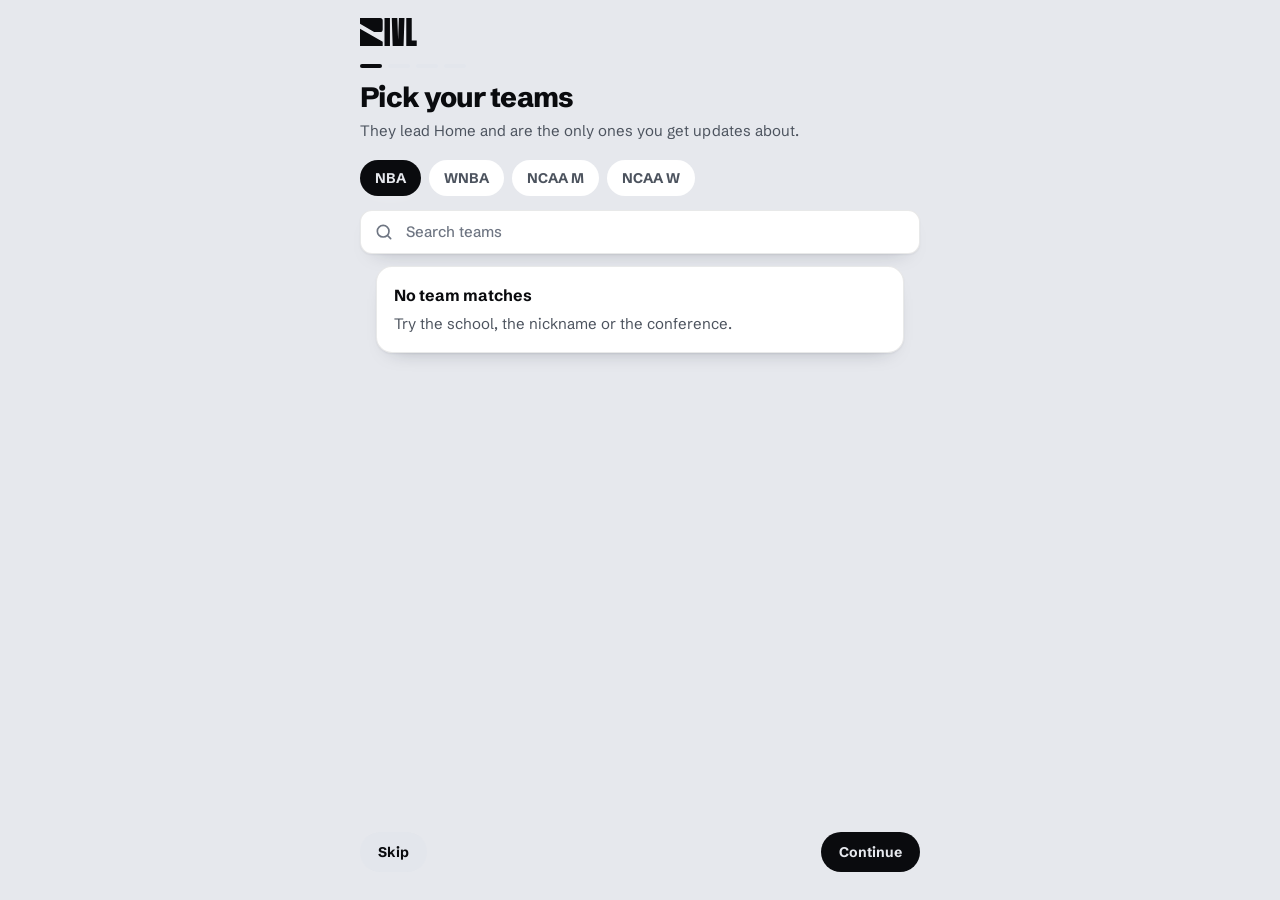
==== commit 8ad57586: "v5: setup lists every team — college grouped by conference with the Top 25 first; conference names a" ====
--- a/v5/index.html
+++ b/v5/index.html
@@ -21,7 +21,7 @@
 <link rel="preconnect" href="https://site.api.espn.com" crossorigin>
 <link rel="preconnect" href="https://a.espncdn.com" crossorigin>
 <link href="https://fonts.googleapis.com/css2?family=Schibsted+Grotesk:wght@400;500;700;800;900&family=Big+Shoulders+Display:wght@700;800&display=swap" rel="stylesheet">
-<link rel="stylesheet" href="app.css?v=9">
+<link rel="stylesheet" href="app.css?v=11">
 </head>
 <body>
 <a class="skip" href="#main">Skip to content</a>
@@ -61,10 +61,10 @@
   </div>
 </div>
 
-<script src="config.js?v=9"></script>
-<script src="../js/core.js?v=9"></script>
-<script src="views.js?v=9"></script>
-<script src="screens.js?v=9"></script>
-<script src="app.js?v=9"></script>
+<script src="config.js?v=11"></script>
+<script src="../js/core.js?v=11"></script>
+<script src="views.js?v=11"></script>
+<script src="screens.js?v=11"></script>
+<script src="app.js?v=11"></script>
 </body>
 </html>
--- a/v5/app.css
+++ b/v5/app.css
@@ -523,3 +523,8 @@
 .injstrip.q{box-shadow:var(--edge),inset 3px 0 0 var(--warn)}
 .injstrip.ok{box-shadow:var(--edge),inset 3px 0 0 var(--win)}
 .onb-install{box-shadow:var(--edge)}
+/* setup grid: conference headings for college */
+.onb-sec{display:flex;align-items:baseline;gap:8px;padding:18px 0 8px;font-size:15px;font-weight:800;letter-spacing:-.01em}
+.onb-sec span{color:var(--ink-3);font-weight:700;font-size:13px}
+.onb-grid + .onb-sec{padding-top:22px}
+.onb-team span em{font-style:normal;font-weight:800;color:var(--ink);margin-right:5px}
